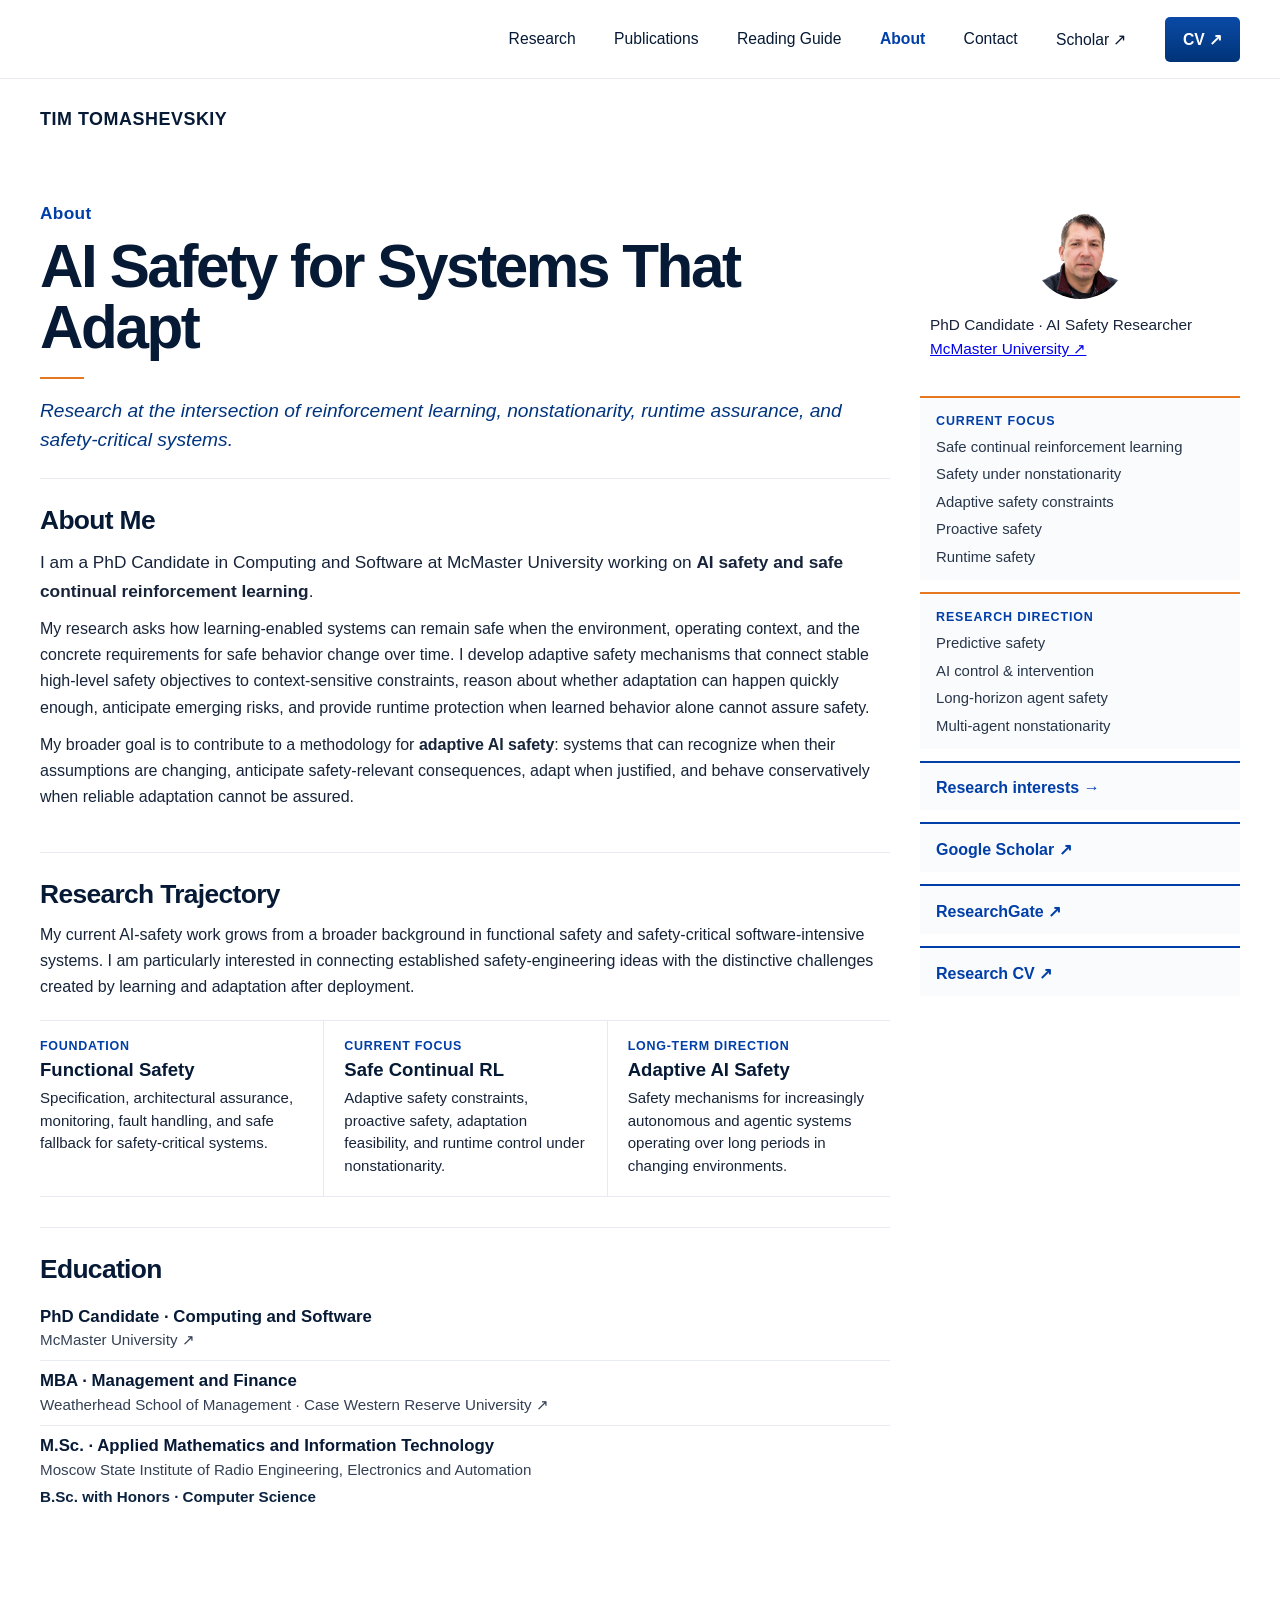
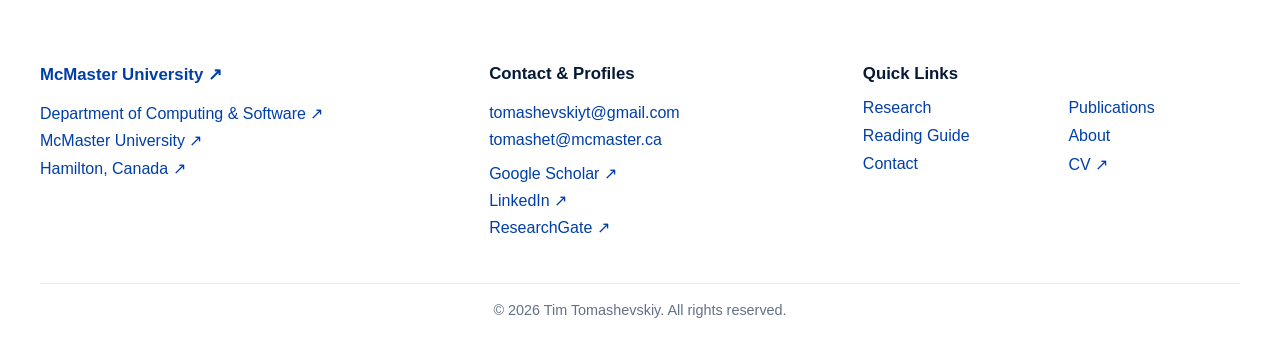
==== about.html @ 299d3b57 "Add ResearchGate to about.html sidebar" ====
<!doctype html>
<html lang="en">
<head>
<meta charset="utf-8"/>
<meta content="width=device-width, initial-scale=1" name="viewport"/>
<meta content="About Tim Tomashevskiy, PhD Candidate and AI safety researcher at McMaster University." name="description"/>
<link href="https://tomashet.github.io/about.html" rel="canonical"/>
<meta content="About — Tim Tomashevskiy" property="og:title"/>
<meta content="About Tim Tomashevskiy, PhD Candidate and AI safety researcher at McMaster University." property="og:description"/>
<meta content="website" property="og:type"/>
<meta content="https://tomashet.github.io/about.html" property="og:url"/>
<meta content="https://tomashet.github.io/assets/tim-portrait.png" property="og:image"/>
<link href="assets/tim-portrait.png" rel="icon" type="image/png"/>
<title>About — Tim Tomashevskiy</title>
<link href="styles.css" rel="stylesheet"/>
</head>
<body>
<header class="site-header research-site-header"><div class="shell nav-wrap research-nav-wrap"><nav aria-label="Primary navigation" class="nav">
<a href="research.html">Research</a>
<a href="publications.html">Publications</a>
<a href="resources.html">Reading Guide</a>
<a class="active" href="about.html">About</a>
<a href="contact.html">Contact</a>
<a href="https://scholar.google.com/citations?user=U_OvFxQAAAAJ&hl=en" rel="noopener noreferrer" target="_blank">Scholar ↗</a>
<a class="cv-btn" href="cv.html" rel="noopener noreferrer" target="_blank">CV ↗</a>
</nav></div></header>
<main><section class="secondary-page shell"><article class="secondary-main">
<div class="secondary-brand-row"><a class="brand" href="index.html">TIM TOMASHEVSKIY</a></div>
<header class="secondary-hero"><div class="research-kicker">About</div><h1 class="secondary-title">AI Safety for Systems That Adapt</h1><div class="accent-line"></div><p class="secondary-subtitle">Research at the intersection of reinforcement learning, nonstationarity, runtime assurance, and safety-critical systems.</p></header>
<section class="secondary-section"><h2>About Me</h2>
<p class="bio-lead">I am a PhD Candidate in Computing and Software at McMaster University working on <strong>AI safety and safe continual reinforcement learning</strong>.</p>
<p>My research asks how learning-enabled systems can remain safe when the environment, operating context, and the concrete requirements for safe behavior change over time. I develop adaptive safety mechanisms that connect stable high-level safety objectives to context-sensitive constraints, reason about whether adaptation can happen quickly enough, anticipate emerging risks, and provide runtime protection when learned behavior alone cannot assure safety.</p>
<p>My broader goal is to contribute to a methodology for <strong>adaptive AI safety</strong>: systems that can recognize when their assumptions are changing, anticipate safety-relevant consequences, adapt when justified, and behave conservatively when reliable adaptation cannot be assured.</p>

</section>
<section class="secondary-section"><h2>Research Trajectory</h2>
<p>My current AI-safety work grows from a broader background in functional safety and safety-critical software-intensive systems. I am particularly interested in connecting established safety-engineering ideas with the distinctive challenges created by learning and adaptation after deployment.</p>
<div class="trajectory">
<div><div class="step">Foundation</div><h3><a class="trajectory-link" href="research.html#functional-safety">Functional Safety</a></h3><p>Specification, architectural assurance, monitoring, fault handling, and safe fallback for safety-critical systems.</p></div>
<div><div class="step">Current focus</div><h3><a class="trajectory-link" href="research.html#current-research">Safe Continual RL</a></h3><p>Adaptive safety constraints, proactive safety, adaptation feasibility, and runtime control under nonstationarity.</p></div>
<div><div class="step">Long-term direction</div><h3><a class="trajectory-link" href="research.html#adaptive-ai-safety">Adaptive AI Safety</a></h3><p>Safety mechanisms for increasingly autonomous and agentic systems operating over long periods in changing environments.</p></div>
</div>
</section>
<section class="secondary-section"><h2>Education</h2>
<div class="education-row"><div><h3>PhD Candidate · Computing and Software</h3><p><a href="https://www.mcmaster.ca/" rel="noopener noreferrer" target="_blank">McMaster University ↗</a></p></div></div>
<div class="education-row"><div><h3>MBA · Management and Finance</h3><p><a href="https://case.edu/weatherhead/" rel="noopener noreferrer" target="_blank">Weatherhead School of Management · Case Western Reserve University ↗</a></p></div></div>
<div class="education-row"><div><h3>M.Sc. · Applied Mathematics and Information Technology</h3><p>Moscow State Institute of Radio Engineering, Electronics and Automation</p><p class="education-subdegree"><strong>B.Sc. with Honors · Computer Science</strong></p></div></div>
<p class="muted-note"></p>
</section>

</article>
<aside class="secondary-rail">
<div class="secondary-profile"><img alt="Portrait of Tim Tomashevskiy" class="rail-portrait" src="assets/tim-portrait.png"/><p class="rail-goal">PhD Candidate · AI Safety Researcher<br/><a href="https://www.mcmaster.ca/" rel="noopener noreferrer" target="_blank">McMaster University ↗</a></p></div>
<div class="rail-card rail-topic-card"><div class="rail-label">Current focus</div><p><a href="research.html#current-research">Safe continual reinforcement learning</a></p><p><a href="research.html#current-research">Safety under nonstationarity</a></p><p><a href="research.html#adaptive-safety-constraints">Adaptive safety constraints</a></p><p><a href="research.html#proactive-safety">Proactive safety</a></p><p><a href="research.html#runtime-safety">Runtime safety</a></p></div>
<div class="rail-card rail-topic-card"><div class="rail-label">Research direction</div><p><a href="research.html#predictive-safety">Predictive safety</a></p><p><a href="research.html#runtime-safety">AI control &amp; intervention</a></p><p><a href="research.html#long-horizon-safety">Long-horizon agent safety</a></p><p><a href="research.html#multi-agent-safety">Multi-agent nonstationarity</a></p></div>
<div class="rail-card rail-link-card"><a href="research.html">Research interests →</a></div>
<div class="rail-card rail-link-card"><a href="https://scholar.google.com/citations?user=U_OvFxQAAAAJ&hl=en" rel="noopener noreferrer" target="_blank">Google Scholar ↗</a></div>
<div class="rail-card rail-link-card"><a href="https://www.researchgate.net/profile/Tim-Tomashevskiy" rel="noopener noreferrer" target="_blank">ResearchGate ↗</a></div>
<div class="rail-card rail-link-card"><a href="cv.html" rel="noopener noreferrer" target="_blank">Research CV ↗</a></div>
</aside></section></main>
<footer class="site-footer">
<div class="shell footer-grid">
<div>
<h3><a class="footer-affiliation" href="https://www.mcmaster.ca/" rel="noopener noreferrer" target="_blank">McMaster University ↗</a></h3>
<p><a href="https://www.eng.mcmaster.ca/cas/" rel="noopener noreferrer" target="_blank">Department of Computing &amp; Software ↗</a><br/><a href="https://www.mcmaster.ca/" rel="noopener noreferrer" target="_blank">McMaster University ↗</a><br/><a href="https://www.hamilton.ca/" rel="noopener noreferrer" target="_blank">Hamilton, Canada ↗</a></p>
</div>
<div>
<h3>Contact &amp; Profiles</h3>
<p><a href="mailto:tomashevskiyt@gmail.com">tomashevskiyt@gmail.com</a><br/><a href="mailto:tomashet@mcmaster.ca">tomashet@mcmaster.ca</a></p>
<p><a href="https://scholar.google.com/citations?user=U_OvFxQAAAAJ&hl=en" rel="noopener noreferrer" target="_blank">Google Scholar ↗</a><br/><a href="https://www.linkedin.com/in/tim-tomashevski-0a2017281/" rel="noopener noreferrer" target="_blank">LinkedIn ↗</a><br/><a href="https://www.researchgate.net/profile/Tim-Tomashevskiy" rel="noopener noreferrer" target="_blank">ResearchGate ↗</a></p>
</div>
<div>
<h3>Quick Links</h3>
<div class="footer-links">
<a href="research.html">Research</a>
<a href="publications.html">Publications</a>
<a href="resources.html">Reading Guide</a>
<a href="about.html">About</a>
<a href="contact.html">Contact</a>
<a href="cv.html" rel="noopener noreferrer" target="_blank">CV ↗</a>
</div>
</div>
</div>
<div class="shell copyright">© 2026 Tim Tomashevskiy. All rights reserved.</div>
</footer>
</body></html>
---- styles.css ----
:root {
  --ink: #061935;
  --blue: #003ea8;
  --blue-dark: #00347f;
  --muted: #637086;
  --orange: #e67821;
  --line: #e7ebf1;
  --soft: #fafbfd;
  --max: 1500px;
}

* { box-sizing: border-box; }
html { scroll-behavior: smooth; }
body {
  margin: 0;
  color: var(--ink);
  background: #fff;
  font-family: Inter, ui-sans-serif, -apple-system, BlinkMacSystemFont, "Segoe UI", Helvetica, Arial, sans-serif;
  -webkit-font-smoothing: antialiased;
}

.shell { width: min(calc(100% - 80px), var(--max)); margin-inline: auto; }
.site-header { border-bottom: 1px solid var(--line); background: rgba(255,255,255,.96); }
.nav-wrap { min-height: 104px; display: flex; align-items: center; justify-content: space-between; gap: 36px; }
.brand { color: var(--ink); text-decoration: none; font-weight: 800; letter-spacing: .03em; font-size: clamp(1.1rem, 1.4vw, 1.45rem); }
.nav { display: flex; align-items: center; gap: clamp(20px, 3vw, 54px); }
.nav a { color: var(--ink); text-decoration: none; font-size: .98rem; }
.nav a:hover { color: var(--blue); }
.cv-btn { padding: 13px 18px; border-radius: 5px; background: linear-gradient(180deg, #0a4aa6, #003478); color: #fff !important; font-weight: 650; }

.hero { display: grid; grid-template-columns: minmax(0, 72%) minmax(250px, 28%); gap: 42px; padding-top: 78px; padding-bottom: 68px; }
.hero-left { min-width: 0; }
.eyebrow { color: var(--blue); font-weight: 700; font-size: 1.15rem; }
.eyebrow span { padding-inline: 10px; }
.affiliation { color: var(--muted); font-size: 1.13rem; margin-top: 14px; }
h1 { font-size: clamp(3.6rem, 6.5vw, 6.5rem); line-height: .98; letter-spacing: -.045em; margin: 58px 0 0; font-weight: 780; }
.accent-line, .section-line, .mini-line { background: var(--orange); height: 2px; }
.accent-line { width: 44px; margin-top: 28px; }
.tagline { margin: 35px 0 0; color: var(--blue-dark); font-size: clamp(1.25rem, 1.8vw, 1.75rem); line-height: 1.55; font-style: italic; max-width: 1000px; }
.lede { margin: 34px 0 0; max-width: 1040px; font-size: 1.08rem; line-height: 1.75; }
.topics { margin-top: 34px; display: flex; flex-wrap: wrap; gap: 0; color: var(--blue); font-size: 1.02rem; }
.topics span + span::before { content: "|"; color: #98a2b3; padding: 0 15px; }
.hero-actions { margin-top: 40px; display: flex; gap: 18px; flex-wrap: wrap; }
.btn { display: inline-flex; align-items: center; justify-content: center; min-width: 142px; padding: 14px 22px; border: 1px solid #0a4aa6; border-radius: 4px; color: var(--blue-dark); text-decoration: none; font-weight: 650; }
.btn.primary { color: #fff; background: linear-gradient(180deg, #0a4aa6, #003478); }

.hero-right { align-self: start; padding-top: 0; display: flex; flex-direction: column; align-items: center; }
.portrait { width: 145px; height: 145px; object-fit: cover; object-position: center 15%; border-radius: 50%; display: block; margin-top: -12px; }
.goal { width: min(100%, 330px); margin: 54px auto 0; font-size: 1.03rem; line-height: 1.9; }

.section { padding-top: 22px; padding-bottom: 58px; }
.section h2 { font-size: 1.85rem; letter-spacing: -.02em; margin: 0; }
.section-line { width: 32px; margin-top: 14px; }
.research-grid { margin-top: 34px; display: grid; grid-template-columns: repeat(3, 1fr); }
.research-item { padding: 0 38px; min-height: 175px; border-left: 1px solid var(--line); }
.research-item:first-child { padding-left: 0; border-left: 0; }
.number { color: var(--blue); font-size: 1.25rem; font-weight: 700; }
.mini-line { width: 28px; margin-top: 12px; }
.research-item h3 { font-size: 1.23rem; margin: 17px 0 10px; }
.research-item p { margin: 0; color: #17243a; line-height: 1.7; }

.directions { padding-top: 20px; padding-bottom: 58px; }
.directions-grid { margin-top: 34px; display: grid; grid-template-columns: repeat(5, 1fr); text-align: center; }
.directions-grid > div { padding: 4px 22px; line-height: 1.65; border-left: 1px solid var(--line); }
.directions-grid > div:first-child { border-left: 0; }

.vision-strip { background: linear-gradient(90deg, #fbfbfc, #f6f7f9 55%, #fbfbfc); border-top: 1px solid #f3f4f6; border-bottom: 1px solid #f3f4f6; }
.vision-inner { min-height: 154px; display: flex; align-items: center; gap: 32px; }
.vision-rule { width: 2px; height: 64px; background: var(--orange); flex: 0 0 auto; }
.vision-inner p { margin: 0; font-size: clamp(1.8rem, 3vw, 3rem); line-height: 1.25; letter-spacing: -.025em; }
.vision-inner em { color: var(--blue); font-style: italic; }
.mobile-break { display: none; }

.site-footer { padding: 42px 0 22px; }
.footer-grid { display: grid; grid-template-columns: 1fr .8fr 1fr; gap: 72px; }
.footer-grid h3 { font-size: 1.05rem; margin: 0 0 15px; }
.footer-grid p { color: var(--muted); line-height: 1.7; margin: 0 0 6px; }
.footer-grid a { color: var(--blue); text-decoration: none; }
.footer-links { display: grid; grid-template-columns: repeat(2, minmax(110px, 1fr)); gap: 10px 34px; }
.copyright { text-align: center; color: var(--muted); font-size: .9rem; border-top: 1px solid var(--line); margin-top: 36px; padding-top: 18px; }

@media (max-width: 900px) {
  .shell { width: min(calc(100% - 36px), var(--max)); }
  .nav-wrap { min-height: 78px; }
  .nav a:not(.cv-btn) { display: none; }
  .hero { grid-template-columns: 1fr; gap: 12px; padding-top: 52px; }
  .hero-right { order: -1; align-items: flex-end; margin-top: -8px; }
  .portrait { width: 105px; height: 105px; margin-top: 0; }
  .goal { display: none; }
  h1 { margin-top: 34px; }
  .desktop-break { display: none; }
  .research-grid { grid-template-columns: 1fr; gap: 26px; }
  .research-item, .research-item:first-child { border-left: 0; border-top: 1px solid var(--line); padding: 24px 0 0; min-height: 0; }
  .directions-grid { grid-template-columns: 1fr 1fr; gap: 22px 0; }
  .directions-grid > div { border-left: 0; border-top: 1px solid var(--line); padding-top: 18px; }
  .vision-inner { min-height: 138px; }
  .mobile-break { display: initial; }
  .footer-grid { grid-template-columns: 1fr; gap: 26px; }
}

/* Research page */
.nav a.active { color: var(--blue); font-weight: 700; }
.research-hero { padding-top: 82px; padding-bottom: 52px; border-bottom: 1px solid var(--line); }
.research-kicker { color: var(--blue); font-weight: 750; font-size: 1.08rem; letter-spacing: .02em; }
.research-title { margin-top: 20px; font-size: clamp(3.8rem, 6.2vw, 6.3rem); }
.research-subtitle { max-width: 1030px; margin: 30px 0 0; color: var(--blue-dark); font-size: clamp(1.25rem, 1.8vw, 1.75rem); line-height: 1.55; font-style: italic; }
.research-tags { margin-top: 28px; display: flex; flex-wrap: wrap; color: var(--blue); font-size: 1rem; }
.research-tags span + span::before { content: "·"; color: #98a2b3; padding: 0 13px; }

.research-page { display: grid; grid-template-columns: minmax(0, 1fr) 290px; gap: 86px; align-items: start; padding-top: 54px; padding-bottom: 80px; }
.research-copy { min-width: 0; }
.research-block { padding: 8px 0 52px; }
.research-block + .research-block { border-top: 1px solid var(--line); padding-top: 52px; }
.research-block h2 { margin: 0 0 22px; font-size: clamp(1.65rem, 2vw, 2.15rem); letter-spacing: -.025em; }
.research-block h3 { margin: 0 0 12px; font-size: 1.3rem; letter-spacing: -.012em; }
.research-block p { margin: 0 0 18px; color: #17243a; font-size: 1.05rem; line-height: 1.82; max-width: 1050px; }
.research-block strong { color: var(--ink); }
.research-block blockquote { margin: 30px 0; padding: 18px 0 18px 24px; border-left: 2px solid var(--orange); color: var(--blue-dark); font-size: clamp(1.3rem, 1.8vw, 1.75rem); line-height: 1.55; font-style: italic; max-width: 1020px; }
.compact-quote { font-size: 1.15rem !important; margin-top: 18px !important; }
.section-heading-row > p { max-width: 920px; }
.direction-list { margin-top: 32px; border-top: 1px solid var(--line); }
.direction-item { display: grid; grid-template-columns: 72px 1fr; gap: 22px; padding: 30px 0; border-bottom: 1px solid var(--line); }
.direction-index { color: var(--blue); font-weight: 750; font-size: 1.1rem; padding-top: 2px; }
.direction-item p { margin-bottom: 0; }
.bridge-block { background: linear-gradient(90deg, #fbfbfc, #fff); margin-inline: -22px; padding-inline: 22px; }
.vision-block { padding-bottom: 14px; }
.closing-vision { margin-top: 30px !important; color: var(--blue-dark) !important; font-size: clamp(1.4rem, 2vw, 2rem) !important; line-height: 1.5 !important; }

.research-rail { position: sticky; top: 28px; display: flex; flex-direction: column; gap: 18px; }
.rail-card { border-top: 2px solid var(--orange); background: var(--soft); padding: 22px 20px 18px; }
.rail-label { color: var(--blue); font-weight: 750; text-transform: uppercase; letter-spacing: .07em; font-size: .78rem; margin-bottom: 13px; }
.rail-card p { margin: 0 0 9px; color: #28364a; line-height: 1.45; font-size: .95rem; }
.rail-link-card { border-top-color: var(--blue); }
.rail-link-card a { color: var(--blue); text-decoration: none; font-weight: 700; }

@media (max-width: 1020px) {
  .research-page { grid-template-columns: 1fr; gap: 24px; }
  .research-rail { position: static; display: grid; grid-template-columns: repeat(2, minmax(0,1fr)); order: -1; }
  .rail-link-card { grid-column: 1 / -1; }
}

@media (max-width: 700px) {
  .research-hero { padding-top: 54px; padding-bottom: 38px; }
  .research-title { font-size: clamp(3rem, 14vw, 4.2rem); }
  .research-page { padding-top: 34px; padding-bottom: 52px; }
  .research-rail { grid-template-columns: 1fr; }
  .rail-link-card { grid-column: auto; }
  .research-block { padding-bottom: 40px; }
  .research-block + .research-block { padding-top: 40px; }
  .direction-item { grid-template-columns: 48px 1fr; gap: 14px; }
  .research-tags span { width: 100%; margin-bottom: 8px; }
  .research-tags span + span::before { content: ""; padding: 0; }
}

/* Research page V2.1 — tighter two-column layout */
.research-site-header .research-nav-wrap {
  justify-content: flex-end;
  min-height: 78px;
}
.research-brand-row {
  padding-top: 22px;
  padding-bottom: 6px;
}
.research-page {
  grid-template-columns: minmax(0, 1fr) 320px;
  column-gap: 30px;
  row-gap: 0;
  padding-top: 8px;
  padding-bottom: 64px;
}
.research-hero-inline {
  padding: 8px 0 24px;
  border-bottom: 1px solid var(--line);
}
.research-hero-inline .research-title {
  margin-top: 12px;
}
.research-hero-inline .accent-line {
  margin-top: 18px;
}
.research-hero-inline .research-subtitle {
  margin-top: 18px;
}
.research-hero-inline .research-tags {
  margin-top: 18px;
}
.research-block {
  padding: 22px 0 26px;
}
.research-block + .research-block {
  padding-top: 26px;
}
.research-block h2 {
  margin-bottom: 12px;
}
.research-block h3 {
  margin-bottom: 7px;
}
.research-block p {
  margin-bottom: 11px;
  line-height: 1.64;
  max-width: none;
}
.research-block blockquote {
  margin: 18px 0;
  padding: 12px 0 12px 20px;
  line-height: 1.48;
  max-width: none;
}
.direction-list {
  margin-top: 18px;
}
.direction-item {
  grid-template-columns: 62px 1fr;
  gap: 16px;
  padding: 18px 0;
}
.research-rail {
  position: sticky;
  top: 18px;
  gap: 12px;
  padding-top: 0;
}
.rail-profile {
  padding: 0 10px 8px;
  text-align: left;
}
.rail-portrait {
  width: 112px;
  height: 112px;
  object-fit: cover;
  object-position: center 13%;
  border-radius: 50%;
  display: block;
  margin: 0 auto 16px;
}
.rail-goal {
  margin: 0;
  color: #17243a;
  font-size: .96rem;
  line-height: 1.58;
}
.rail-card {
  padding: 16px 16px 13px;
}
.rail-label {
  margin-bottom: 9px;
}
.rail-card p {
  margin-bottom: 6px;
  line-height: 1.38;
  font-size: .93rem;
}

@media (max-width: 1020px) {
  .research-site-header .research-nav-wrap { justify-content: space-between; }
  .research-brand-row { padding-top: 18px; }
  .research-page { grid-template-columns: 1fr; gap: 22px; }
  .research-rail { order: -1; position: static; grid-template-columns: repeat(2, minmax(0, 1fr)); }
  .rail-profile { grid-column: 1 / -1; display: grid; grid-template-columns: 112px 1fr; gap: 20px; align-items: center; }
  .rail-portrait { margin: 0; }
}

@media (max-width: 700px) {
  .research-site-header .research-nav-wrap { min-height: 70px; }
  .research-brand-row { padding-top: 16px; padding-bottom: 0; }
  .research-page { padding-top: 8px; }
  .rail-profile { grid-template-columns: 86px 1fr; gap: 14px; }
  .rail-portrait { width: 86px; height: 86px; }
}


/* Research page V2.2 — approved alignment refinements */
.research-page {
  padding-top: 20px;
}
.research-copy > .research-brand-row {
  padding: 0 0 12px;
  min-height: 104px;
  display: flex;
  align-items: flex-start;
}
.research-copy > .research-brand-row .brand {
  margin-top: 10px;
}
.research-hero-inline {
  padding-top: 0;
}
.research-hero-inline .research-title {
  font-size: clamp(3.15rem, 5vw, 5rem);
}
.research-rail {
  padding-top: 0;
}
.rail-profile {
  min-height: 104px;
  padding: 0 10px 34px;
}
.rail-portrait {
  width: 96px;
  height: 96px;
  margin: 0 auto 14px;
}
.rail-goal {
  margin-top: 0;
}
.rail-profile + .rail-card {
  margin-top: 10px;
}

@media (max-width: 1020px) {
  .research-copy > .research-brand-row { min-height: auto; padding-bottom: 10px; }
  .rail-profile { min-height: auto; padding-bottom: 18px; }
}

/* Publications page */
.pub-page { display:grid; grid-template-columns:minmax(0,1fr) 320px; column-gap:30px; align-items:start; padding-top:20px; padding-bottom:64px; }
.pub-main { min-width:0; }
.pub-brand-row { min-height:104px; padding:0 0 12px; display:flex; align-items:flex-start; }
.pub-brand-row .brand { margin-top:10px; }
.pub-hero { padding:0 0 24px; border-bottom:1px solid var(--line); }
.pub-title { margin:12px 0 0; font-size:clamp(3.15rem,5vw,5rem); line-height:1; letter-spacing:-.04em; }
.pub-hero .accent-line { margin-top:18px; }
.pub-subtitle { max-width:900px; margin:18px 0 0; color:var(--blue-dark); font-size:clamp(1.15rem,1.55vw,1.45rem); line-height:1.5; font-style:italic; }
.pub-section { padding:26px 0 30px; }
.pub-section + .pub-section { border-top:1px solid var(--line); }
.pub-section-head { display:flex; justify-content:space-between; align-items:baseline; gap:20px; margin-bottom:4px; }
.pub-section-head h2 { margin:0; font-size:clamp(1.65rem,2vw,2.1rem); letter-spacing:-.025em; }
.pub-section-head > p { margin:0; color:var(--blue); font-weight:700; font-size:.9rem; text-transform:uppercase; letter-spacing:.05em; }
.pub-entry { display:grid; grid-template-columns:62px 1fr; gap:16px; padding:21px 0; border-bottom:1px solid var(--line); }
.pub-year { color:var(--blue); font-weight:750; padding-top:3px; }
.pub-status { color:var(--blue); font-size:.83rem; font-weight:750; text-transform:uppercase; letter-spacing:.045em; margin-bottom:6px; }
.pub-content h3 { margin:0 0 7px; font-size:1.18rem; line-height:1.35; letter-spacing:-.012em; }
.pub-authors { margin:0 0 8px !important; color:var(--muted) !important; }
.pub-content p { margin:0 0 9px; color:#17243a; font-size:.98rem; line-height:1.58; }
.pub-links { display:flex; gap:18px; flex-wrap:wrap; margin-top:7px; }
.pub-links a { color:var(--blue); text-decoration:none; font-weight:700; font-size:.92rem; }
.pub-entry.featured { border-left:2px solid var(--orange); padding-left:14px; }
.pub-note { max-width:950px; color:#17243a; line-height:1.65; margin:14px 0 0; }
.pub-rail { position:sticky; top:18px; display:grid; gap:12px; padding-top:104px; }
.pub-rail .rail-card { padding:16px 16px 13px; }
@media (max-width:1020px) { .pub-page { grid-template-columns:1fr; gap:22px; } .pub-rail { position:static; padding-top:0; grid-template-columns:repeat(2,minmax(0,1fr)); } .pub-brand-row { min-height:auto; padding-bottom:10px; } }
@media (max-width:700px) { .pub-entry { grid-template-columns:1fr; gap:5px; } .pub-section-head { display:block; } .pub-section-head > p { margin-top:6px; } .pub-rail { grid-template-columns:1fr; } }

/* Shared secondary pages */
.secondary-page { display:grid; grid-template-columns:minmax(0,1fr) 320px; column-gap:30px; align-items:start; padding-top:20px; padding-bottom:64px; }
.secondary-main { min-width:0; }
.secondary-brand-row { min-height:104px; padding:0 0 12px; display:flex; align-items:flex-start; }
.secondary-brand-row .brand { margin-top:10px; }
.secondary-hero { padding:0 0 24px; border-bottom:1px solid var(--line); }
.secondary-title { margin:12px 0 0; font-size:clamp(3rem,4.7vw,4.8rem); line-height:1.02; letter-spacing:-.04em; }
.secondary-hero .accent-line { margin-top:18px; }
.secondary-subtitle { max-width:900px; margin:18px 0 0; color:var(--blue-dark); font-size:clamp(1.12rem,1.5vw,1.4rem); line-height:1.5; font-style:italic; }
.secondary-section { padding:26px 0 30px; }
.secondary-section + .secondary-section { border-top:1px solid var(--line); }
.secondary-section h2 { margin:0 0 12px; font-size:clamp(1.65rem,2vw,2.1rem); letter-spacing:-.025em; }
.secondary-section h3 { margin:0 0 7px; font-size:1.16rem; }
.secondary-section p { margin:0 0 11px; color:#17243a; font-size:1rem; line-height:1.64; }
.secondary-section blockquote { margin:18px 0; padding:12px 0 12px 20px; border-left:2px solid var(--orange); color:var(--blue-dark); font-size:1.2rem; line-height:1.5; font-style:italic; }
.secondary-rail { position:sticky; top:18px; display:grid; gap:12px; padding-top:104px; }
.secondary-profile { padding:0 10px 22px; }
.secondary-profile .rail-portrait { margin-bottom:14px; }
.inline-links { display:flex; gap:18px; flex-wrap:wrap; margin-top:14px; }
.inline-links a { color:var(--blue); text-decoration:none; font-weight:700; }
.muted-note { color:var(--muted) !important; font-size:.94rem !important; }

/* About */
.bio-lead { font-size:1.08rem !important; }
.trajectory { display:grid; grid-template-columns:repeat(3,minmax(0,1fr)); gap:0; margin-top:20px; border-top:1px solid var(--line); border-bottom:1px solid var(--line); }
.trajectory > div { padding:18px 20px 18px 0; }
.trajectory > div + div { border-left:1px solid var(--line); padding-left:20px; }
.trajectory .step { color:var(--blue); font-size:.78rem; font-weight:750; text-transform:uppercase; letter-spacing:.06em; margin-bottom:6px; }
.trajectory h3 { margin:0 0 6px; }
.trajectory p { font-size:.94rem; line-height:1.5; margin:0; }
.education-row { display:grid; grid-template-columns:155px 1fr; gap:18px; padding:15px 0; border-bottom:1px solid var(--line); }
.education-row .edu-year { color:var(--blue); font-weight:700; }
.education-row p { margin:0; }

/* Reading guide */
.guide-stage { display:grid; grid-template-columns:58px 1fr; gap:16px; padding:18px 0; border-bottom:1px solid var(--line); }
.guide-stage:first-of-type { border-top:1px solid var(--line); }
.guide-number { color:var(--blue); font-weight:750; }
.guide-stage h3 { margin-bottom:5px; }
.guide-stage p { margin-bottom:0; }
.guide-tags { display:flex; flex-wrap:wrap; gap:8px; margin-top:14px; }
.guide-tags span { background:var(--soft); color:#344054; padding:7px 10px; border-radius:3px; font-size:.88rem; }
.status-box { border-left:2px solid var(--orange); background:var(--soft); padding:16px 18px; margin-top:18px; }
.status-box p { margin:0; }

/* Contact */
.contact-card { border-top:2px solid var(--orange); padding:18px 0 20px; }
.contact-card + .contact-card { border-top:1px solid var(--line); }
.contact-label { color:var(--blue); font-size:.8rem; font-weight:750; text-transform:uppercase; letter-spacing:.06em; margin-bottom:6px; }
.contact-value { font-size:1.15rem !important; }
.contact-value a { color:var(--ink); text-decoration:none; }
.contact-value a:hover { color:var(--blue); }

.cv-pending { opacity:.76; }

@media (max-width:1020px) {
  .secondary-page { grid-template-columns:1fr; gap:22px; }
  .secondary-rail { position:static; padding-top:0; grid-template-columns:repeat(2,minmax(0,1fr)); }
  .secondary-brand-row { min-height:auto; padding-bottom:10px; }
}
@media (max-width:700px) {
  .secondary-rail { grid-template-columns:1fr; }
  .trajectory { grid-template-columns:1fr; }
  .trajectory > div { padding:16px 0; }
  .trajectory > div + div { border-left:0; border-top:1px solid var(--line); padding-left:0; }
  .education-row { grid-template-columns:1fr; gap:4px; }
}

/* Reading Guide V2 — curated curriculum */
.guide-section-head { display:flex; justify-content:space-between; gap:20px; align-items:flex-end; margin-bottom:16px; }
.guide-section-head h2 { margin-bottom:0; }
.guide-section-head > p { margin:0; color:var(--blue); font-size:.82rem; font-weight:750; text-transform:uppercase; letter-spacing:.055em; }
.book-grid { display:grid; grid-template-columns:repeat(2,minmax(0,1fr)); gap:12px; margin:16px 0 14px; }
.book-card { border:1px solid var(--line); padding:18px; background:#fff; }
.book-card.core { border-top:2px solid var(--orange); }
.book-card h3 { font-size:1.08rem; line-height:1.42; margin:5px 0 8px; }
.book-card p { font-size:.94rem; line-height:1.55; margin:0; }
.entry-meta { color:var(--blue); font-size:.76rem; font-weight:750; text-transform:uppercase; letter-spacing:.055em; }
.guide-topic-title { display:grid; grid-template-columns:54px 1fr; gap:14px; align-items:start; margin-bottom:10px; }
.guide-topic-title > span { color:var(--blue); font-size:1.25rem; font-weight:800; padding-top:4px; }
.guide-topic-title h2 { margin:2px 0 0; }
.topic-intro { max-width:900px; margin-bottom:18px !important; }
.survey-callout { border-left:3px solid var(--orange); background:var(--soft); padding:16px 18px; margin:14px 0; }
.survey-callout.compact { border-left-width:2px; padding:13px 16px; margin:9px 0; }
.survey-callout h3 { margin:5px 0 6px; font-size:1.08rem; line-height:1.4; }
.survey-callout p { margin:0; font-size:.94rem; line-height:1.55; }
.featured-survey { background:#f7f8fb; }
.reading-entry { display:grid; grid-template-columns:100px 1fr; gap:15px; padding:14px 0; border-bottom:1px solid var(--line); }
.reading-entry .entry-rank { color:var(--blue); font-size:.77rem; font-weight:750; text-transform:uppercase; letter-spacing:.045em; padding-top:4px; }
.reading-entry h3 { margin:0 0 5px; font-size:1.04rem; line-height:1.4; }
.reading-entry p { margin:0; font-size:.93rem; line-height:1.52; }
.current-work-box { margin-top:20px; padding:18px 20px; border-top:2px solid var(--blue); background:var(--soft); }
.current-work-box h3 { margin:5px 0 7px; }
.current-work-box p { margin-bottom:8px; font-size:.94rem; }
.current-work-box a { color:var(--blue); font-weight:700; text-decoration:none; }
@media (max-width:700px) {
  .book-grid { grid-template-columns:1fr; }
  .guide-section-head { display:block; }
  .guide-section-head > p { margin-top:6px; }
  .reading-entry { grid-template-columns:1fr; gap:4px; }
  .guide-topic-title { grid-template-columns:42px 1fr; gap:8px; }
}

/* Reading Guide external source links */
.reading-link { color: inherit; text-decoration: none; transition: color .15s ease; }
.reading-link:hover, .reading-link:focus-visible { color: var(--blue, #1f5fa8); text-decoration: underline; text-underline-offset: 3px; }
.link-arrow { display: inline-block; margin-left: .35em; font-size: .72em; font-style: normal; font-weight: 700; opacity: .65; transform: translateY(-.08em); }


/* V2.8 — active research/topic rails */
html { scroll-behavior: smooth; }
[id] { scroll-margin-top: 26px; }
.rail-topic-card p { margin: 0; }
.rail-topic-card p + p { margin-top: 7px; }
.rail-topic-card p a { color: inherit; text-decoration: none; display: inline-block; position: relative; transition: color .15s ease, transform .15s ease; }
.rail-topic-card p a::after { content: "→"; display: inline-block; margin-left: .35em; color: var(--blue); opacity: 0; transform: translateX(-4px); transition: opacity .15s ease, transform .15s ease; }
.rail-topic-card p a:hover, .rail-topic-card p a:focus-visible { color: var(--blue); transform: translateX(2px); }
.rail-topic-card p a:hover::after, .rail-topic-card p a:focus-visible::after { opacity: .8; transform: translateX(0); }
.footer-affiliation { color: inherit; text-decoration: none; }
.footer-affiliation:hover, .footer-affiliation:focus-visible { color: var(--blue); text-decoration: underline; text-underline-offset: 3px; }

/* About V3.2 — compact education block */
.education-row {
  display:block;
  padding:9px 0 10px;
  border-bottom:1px solid var(--line);
}
.education-row h3 {
  margin:0 0 2px;
  font-size:1.05rem;
  line-height:1.28;
}
.education-row p {
  margin:0;
  font-size:.95rem;
  line-height:1.4;
  color:#344054;
}
.secondary-section .education-row:last-of-type { border-bottom:0; }

/* V3.3 — active research labels and trajectory links */
.research-tags a { color: inherit; text-decoration: none; border-bottom: 1px solid transparent; transition: border-color .18s ease, color .18s ease; }
.research-tags a:hover, .research-tags a:focus-visible { color: var(--navy); border-bottom-color: currentColor; }
.trajectory-link { color: inherit; text-decoration: none; }
.trajectory-link::after { content: " →"; color: var(--blue); opacity: 0; transition: opacity .18s ease, transform .18s ease; display: inline-block; }
.trajectory-link:hover::after, .trajectory-link:focus-visible::after { opacity: 1; transform: translateX(2px); }
.trajectory-link:hover, .trajectory-link:focus-visible { color: var(--blue); }

/* Education V3.4 */
.education-row a { color: inherit; text-decoration: none; }
.education-row a:hover { color: var(--blue, #0b5bd3); }
.education-subdegree { margin-top: .38rem !important; }
.education-subdegree strong { font-weight: 650; color: var(--navy, #0c2340); }


/* 2026 research portfolio refresh */
.research-meta {
  margin-top: 12px;
  color: var(--blue);
  font-size: .84rem;
  font-weight: 750;
  letter-spacing: .03em;
  text-transform: uppercase;
}
.research-card-link {
  display: inline-block;
  margin-top: 14px;
  color: var(--blue);
  font-weight: 700;
  text-decoration: none;
}
.research-card-link:hover { text-decoration: underline; }

.assurance-grid {
  display: grid;
  grid-template-columns: repeat(3, minmax(0, 1fr));
  gap: 16px;
  margin-top: 18px;
}
.assurance-card {
  border: 1px solid var(--line);
  border-radius: 7px;
  padding: 20px 20px 17px;
  background: linear-gradient(180deg, #fff, #fbfcfe);
}
.assurance-label {
  color: var(--blue);
  font-size: .83rem;
  font-weight: 800;
  letter-spacing: .06em;
  text-transform: uppercase;
  margin-bottom: 9px;
}
.assurance-card h3 { margin: 0 0 9px; }
.assurance-card p { margin: 0; font-size: .98rem; line-height: 1.58; }

.project-grid {
  display: grid;
  grid-template-columns: repeat(2, minmax(0, 1fr));
  gap: 18px;
  margin-top: 18px;
}
.project-card {
  border: 1px solid var(--line);
  border-radius: 7px;
  padding: 22px;
  background: #fff;
}
.project-card h3 { margin: 5px 0 11px; }
.project-card p { font-size: .98rem; line-height: 1.6; margin-bottom: 10px; }
.project-status {
  color: var(--blue);
  font-size: .82rem;
  font-weight: 800;
  letter-spacing: .04em;
  text-transform: uppercase;
}
.project-result {
  padding-top: 10px;
  border-top: 1px solid var(--line);
}
.project-links {
  display: flex;
  flex-wrap: wrap;
  gap: 14px;
  margin-top: 13px;
}
.project-links a {
  color: var(--blue);
  font-weight: 700;
  text-decoration: none;
}
.project-links a:hover { text-decoration: underline; }

@media (max-width: 1120px) and (min-width: 901px) {
  .nav { gap: 18px; }
  .nav a { font-size: .91rem; }
  .cv-btn { padding: 11px 14px; }
}

@media (max-width: 900px) {
  .nav-wrap,
  .research-site-header .research-nav-wrap {
    min-height: auto;
    padding-top: 12px;
    padding-bottom: 12px;
    align-items: flex-start;
  }
  .nav-wrap {
    flex-direction: column;
    gap: 10px;
  }
  .research-site-header .research-nav-wrap {
    display: block;
  }
  .nav {
    width: 100%;
    display: flex;
    gap: 8px;
    overflow-x: auto;
    padding-bottom: 3px;
    scrollbar-width: thin;
    -webkit-overflow-scrolling: touch;
  }
  .nav a,
  .nav a:not(.cv-btn) {
    display: inline-flex !important;
    flex: 0 0 auto;
    align-items: center;
    min-height: 38px;
    padding: 8px 10px;
    border: 1px solid var(--line);
    border-radius: 5px;
    background: #fff;
    font-size: .9rem;
  }
  .nav a.active {
    border-color: #b8c8df;
    background: #f6f9fd;
  }
  .nav .cv-btn {
    padding: 8px 12px;
    border-color: #0a4aa6;
    background: linear-gradient(180deg, #0a4aa6, #003478);
  }
  .assurance-grid,
  .project-grid {
    grid-template-columns: 1fr;
  }
}

@media (max-width: 620px) {
  .project-card, .assurance-card { padding: 17px; }
  .research-item { padding-right: 0; }
}


/* Web CV */
.cv-page { max-width: 1180px; padding-top: 34px; padding-bottom: 70px; }
.cv-hero { display: flex; justify-content: space-between; gap: 30px; align-items: flex-start; border-bottom: 2px solid var(--line); padding-bottom: 24px; }
.cv-name { font-size: clamp(2.7rem, 5vw, 4.7rem); margin: 10px 0 8px; }
.cv-tagline { margin: 0; max-width: 930px; color: var(--blue-dark); font-size: 1.12rem; line-height: 1.55; }
.cv-contact { margin: 14px 0 0; color: var(--muted); line-height: 1.65; }
.cv-contact a { color: var(--blue); text-decoration: none; }
.print-btn { flex: 0 0 auto; border: 1px solid #0a4aa6; background: #fff; color: var(--blue-dark); border-radius: 5px; padding: 11px 15px; font-weight: 700; cursor: pointer; }
.print-btn:hover { background: #f5f8fc; }
.cv-section { padding: 24px 0 2px; }
.cv-section + .cv-section { border-top: 1px solid var(--line); margin-top: 20px; }
.cv-section h2 { margin: 0 0 14px; font-size: 1.45rem; }
.cv-section p, .cv-section li { color: #17243a; font-size: .98rem; line-height: 1.58; }
.cv-section ul { margin: 8px 0 0; padding-left: 21px; }
.cv-section li { margin-bottom: 7px; }
.cv-role + .cv-role { margin-top: 22px; }
.cv-role-head { display: flex; justify-content: space-between; align-items: baseline; gap: 22px; }
.cv-role-head h3 { margin: 0; font-size: 1.08rem; }
.cv-role-head span { color: var(--muted); white-space: nowrap; }
.cv-org { margin: 4px 0 10px !important; color: var(--muted) !important; }
.cv-publications { list-style: none; padding-left: 0 !important; }
.cv-publications li { padding-left: 0; margin-bottom: 9px; }
.cv-two-col { display: grid; grid-template-columns: 1fr 1fr; gap: 34px; }
.cv-two-col .cv-section { border-top: 1px solid var(--line); margin-top: 20px; }

@media (max-width: 800px) {
  .cv-hero { display: block; }
  .print-btn { margin-top: 18px; }
  .cv-role-head { display: block; }
  .cv-role-head span { display: block; margin-top: 3px; }
  .cv-two-col { grid-template-columns: 1fr; gap: 0; }
}
@media print {
  .site-header, .site-footer, .print-btn { display: none !important; }
  .cv-page { width: 100%; max-width: none; padding: 0; }
  .cv-section { break-inside: avoid; }
  a { color: inherit !important; text-decoration: none !important; }
}
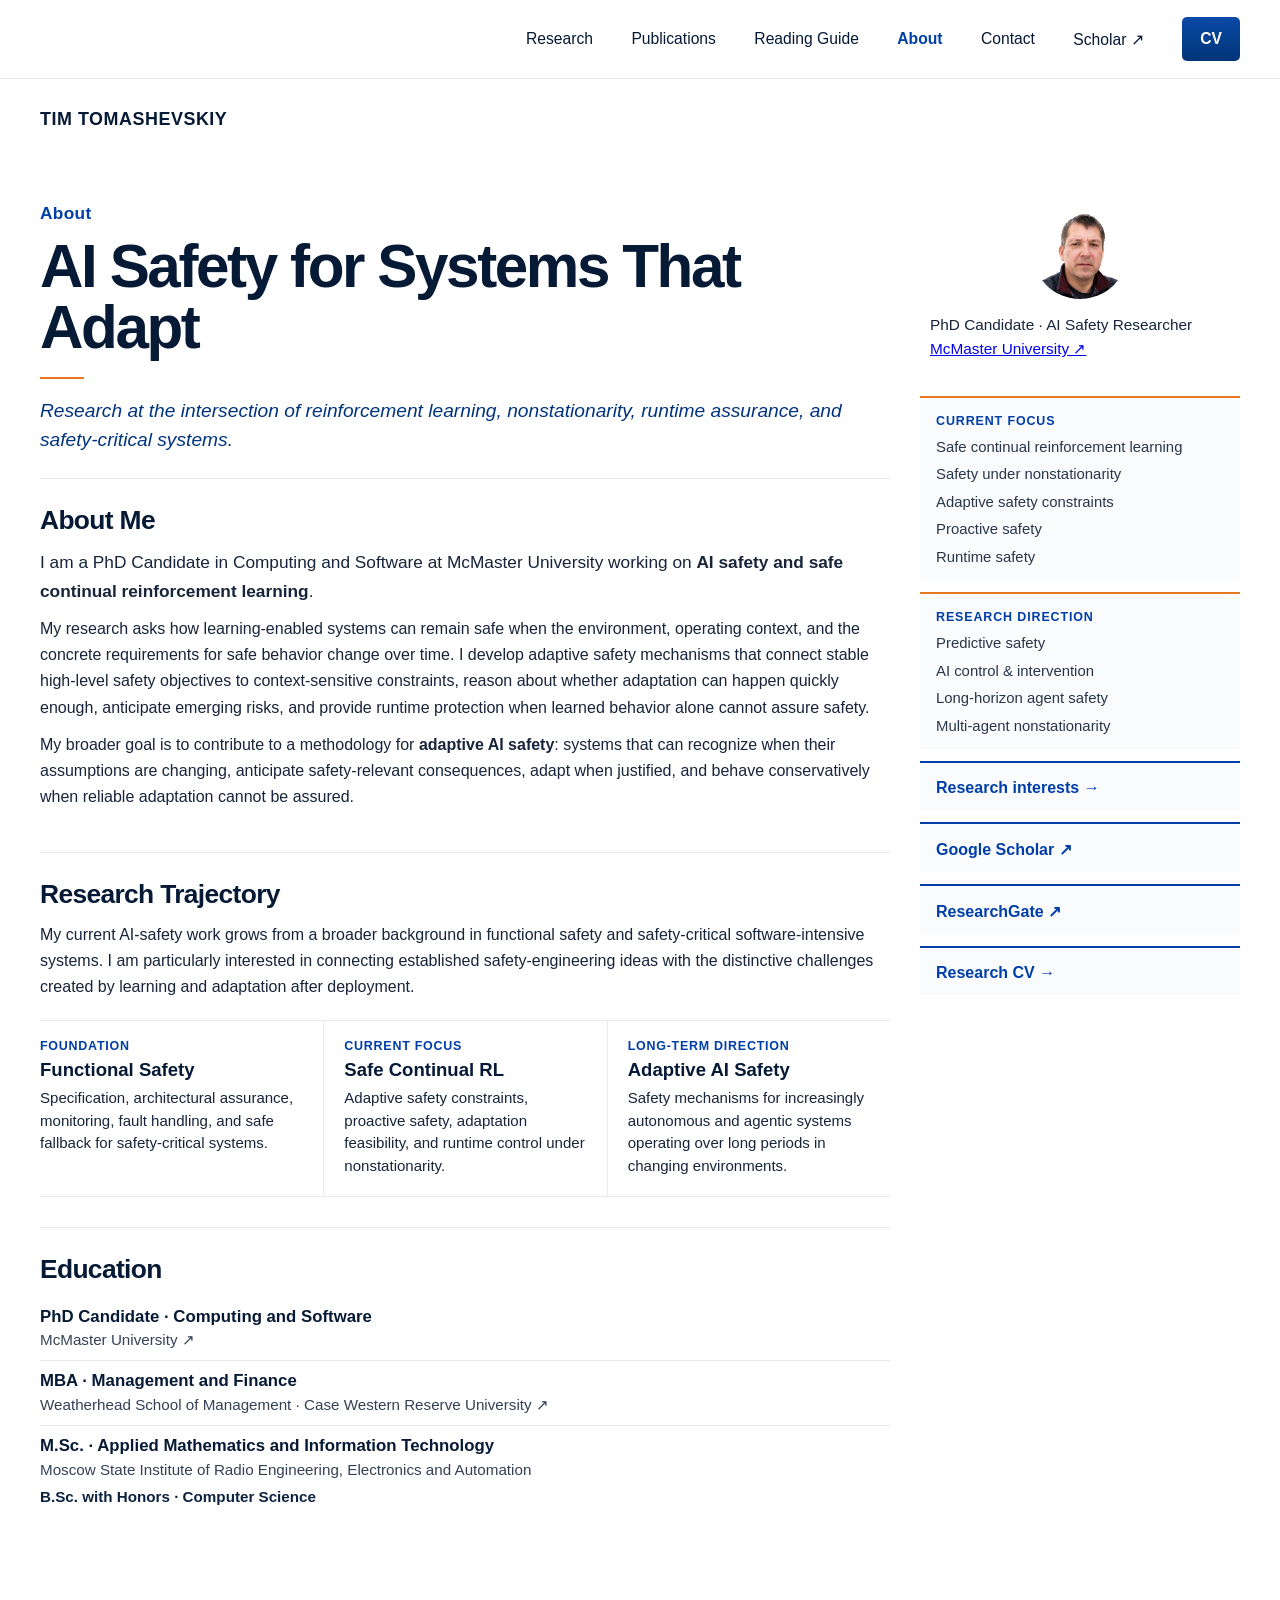
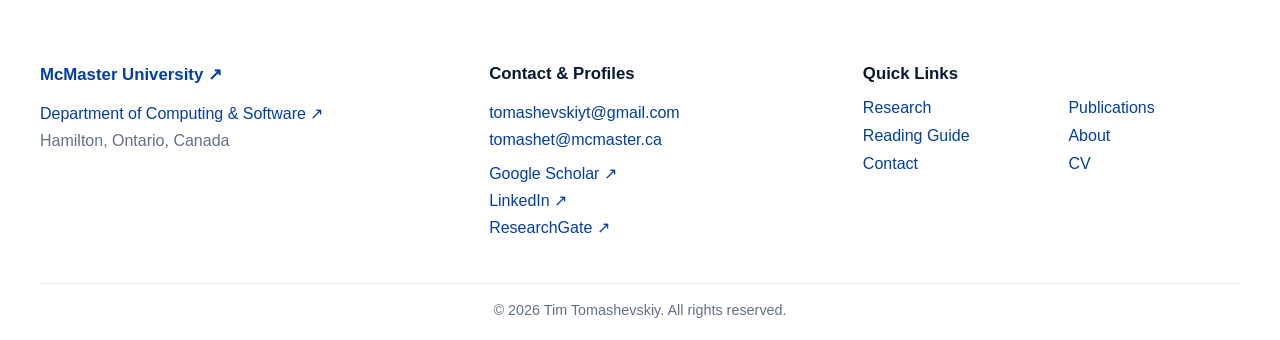
==== commit dcc81e4e: "Polish footer and internal CV links on about.html" ====
--- a/about.html
+++ b/about.html
@@ -22,7 +22,7 @@
 <a class="active" href="about.html">About</a>
 <a href="contact.html">Contact</a>
 <a href="https://scholar.google.com/citations?user=U_OvFxQAAAAJ&hl=en" rel="noopener noreferrer" target="_blank">Scholar ↗</a>
-<a class="cv-btn" href="cv.html" rel="noopener noreferrer" target="_blank">CV ↗</a>
+<a class="cv-btn" href="cv.html">CV</a>
 </nav></div></header>
 <main><section class="secondary-page shell"><article class="secondary-main">
 <div class="secondary-brand-row"><a class="brand" href="index.html">TIM TOMASHEVSKIY</a></div>
@@ -56,13 +56,13 @@
 <div class="rail-card rail-link-card"><a href="research.html">Research interests →</a></div>
 <div class="rail-card rail-link-card"><a href="https://scholar.google.com/citations?user=U_OvFxQAAAAJ&hl=en" rel="noopener noreferrer" target="_blank">Google Scholar ↗</a></div>
 <div class="rail-card rail-link-card"><a href="https://www.researchgate.net/profile/Tim-Tomashevskiy" rel="noopener noreferrer" target="_blank">ResearchGate ↗</a></div>
-<div class="rail-card rail-link-card"><a href="cv.html" rel="noopener noreferrer" target="_blank">Research CV ↗</a></div>
+<div class="rail-card rail-link-card"><a href="cv.html">Research CV →</a></div>
 </aside></section></main>
 <footer class="site-footer">
 <div class="shell footer-grid">
 <div>
 <h3><a class="footer-affiliation" href="https://www.mcmaster.ca/" rel="noopener noreferrer" target="_blank">McMaster University ↗</a></h3>
-<p><a href="https://www.eng.mcmaster.ca/cas/" rel="noopener noreferrer" target="_blank">Department of Computing &amp; Software ↗</a><br/><a href="https://www.mcmaster.ca/" rel="noopener noreferrer" target="_blank">McMaster University ↗</a><br/><a href="https://www.hamilton.ca/" rel="noopener noreferrer" target="_blank">Hamilton, Canada ↗</a></p>
+<p><a href="https://www.eng.mcmaster.ca/cas/" rel="noopener noreferrer" target="_blank">Department of Computing &amp; Software ↗</a><br/>Hamilton, Ontario, Canada</p>
 </div>
 <div>
 <h3>Contact &amp; Profiles</h3>
@@ -77,7 +77,7 @@
 <a href="resources.html">Reading Guide</a>
 <a href="about.html">About</a>
 <a href="contact.html">Contact</a>
-<a href="cv.html" rel="noopener noreferrer" target="_blank">CV ↗</a>
+<a href="cv.html">CV</a>
 </div>
 </div>
 </div>
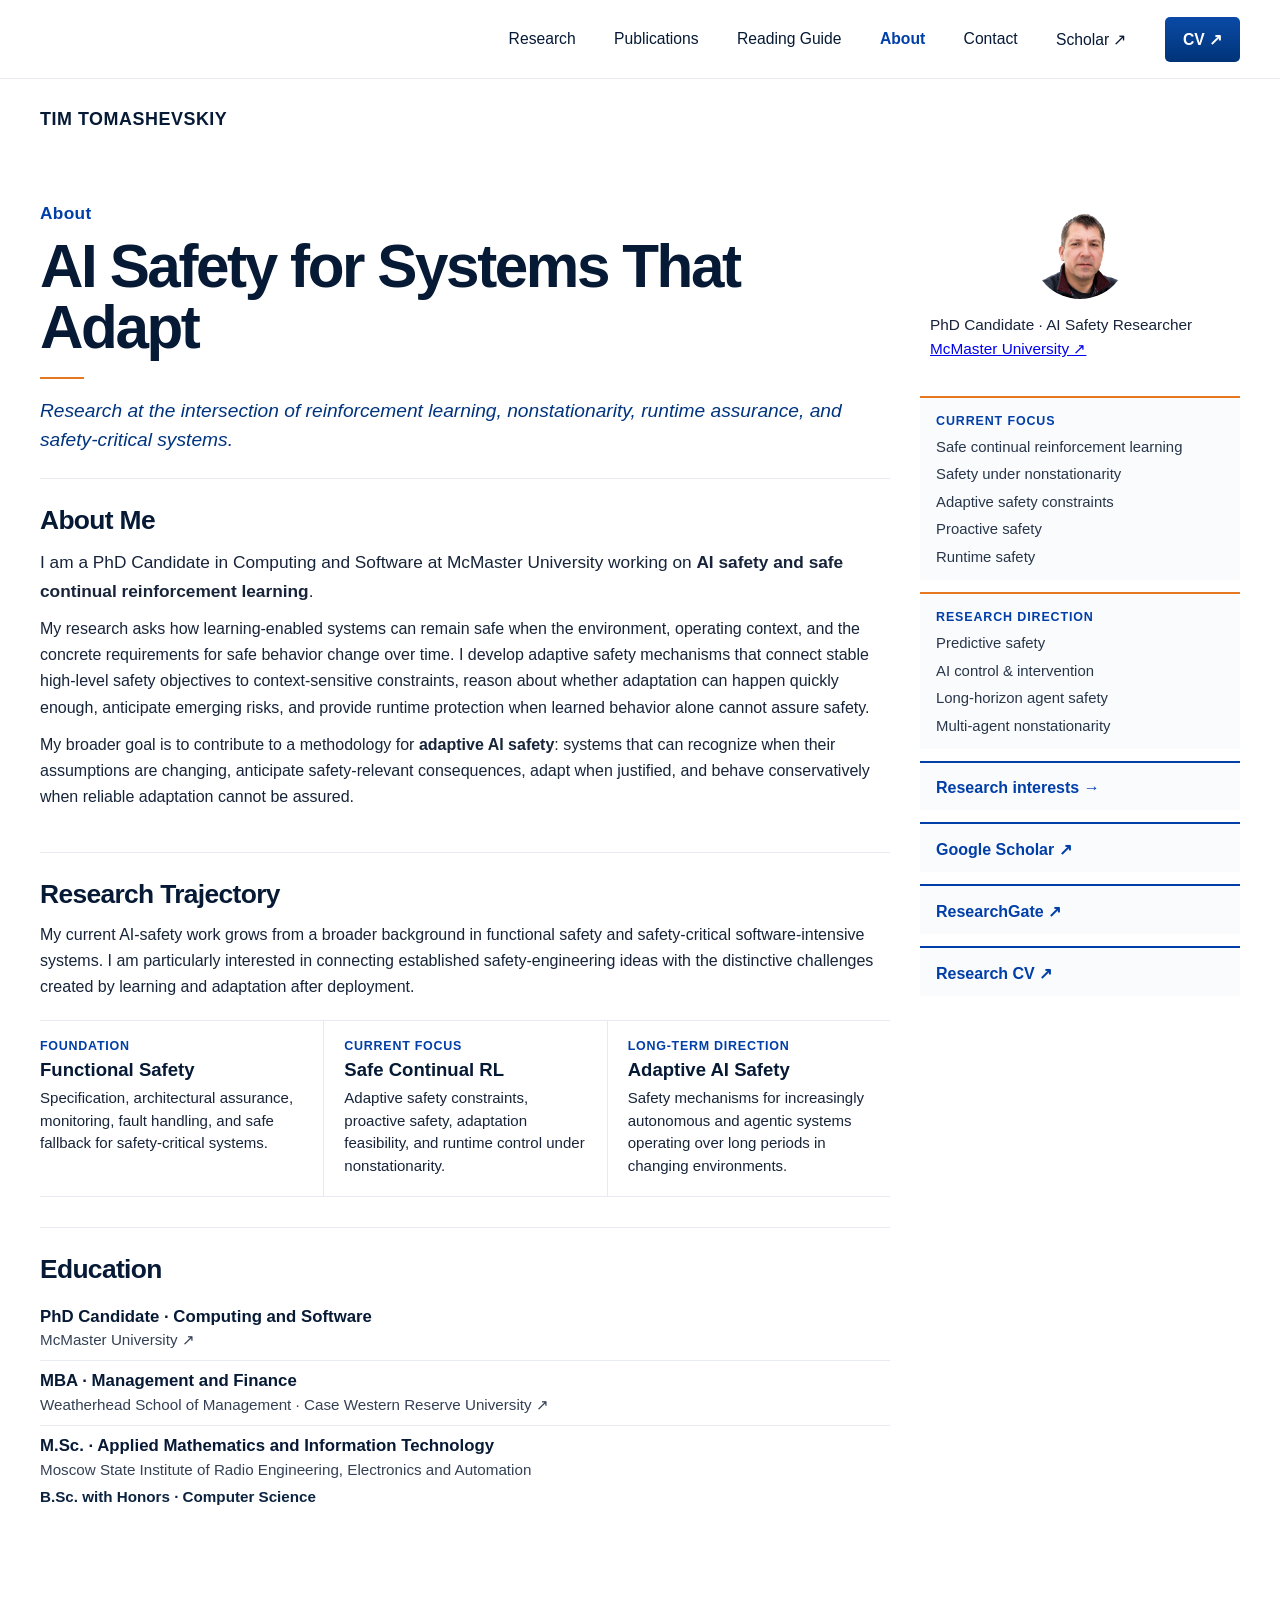
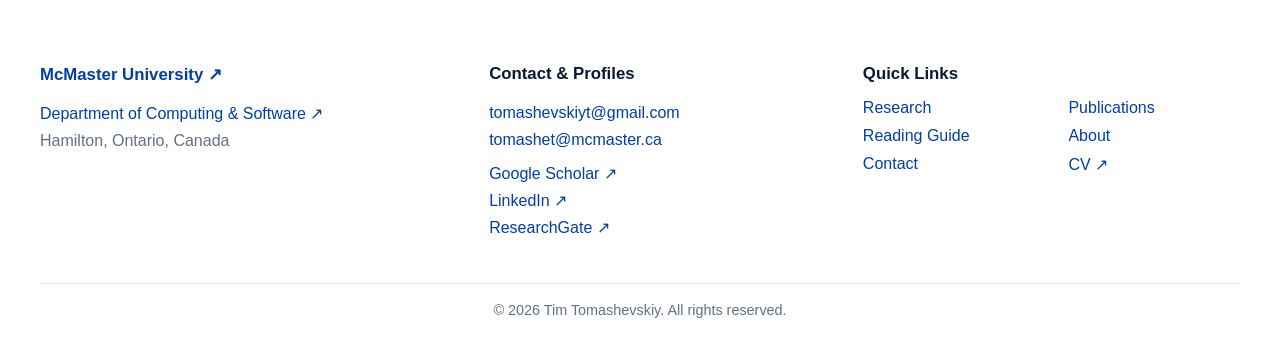
==== commit add3f411: "Point about.html CV links to finalized PDF" ====
--- a/about.html
+++ b/about.html
@@ -22,7 +22,7 @@
 <a class="active" href="about.html">About</a>
 <a href="contact.html">Contact</a>
 <a href="https://scholar.google.com/citations?user=U_OvFxQAAAAJ&hl=en" rel="noopener noreferrer" target="_blank">Scholar ↗</a>
-<a class="cv-btn" href="cv.html">CV</a>
+<a class="cv-btn" href="assets/Tim_Tomashevskiy_CV.pdf" target="_blank" rel="noopener noreferrer">CV ↗</a>
 </nav></div></header>
 <main><section class="secondary-page shell"><article class="secondary-main">
 <div class="secondary-brand-row"><a class="brand" href="index.html">TIM TOMASHEVSKIY</a></div>
@@ -56,7 +56,7 @@
 <div class="rail-card rail-link-card"><a href="research.html">Research interests →</a></div>
 <div class="rail-card rail-link-card"><a href="https://scholar.google.com/citations?user=U_OvFxQAAAAJ&hl=en" rel="noopener noreferrer" target="_blank">Google Scholar ↗</a></div>
 <div class="rail-card rail-link-card"><a href="https://www.researchgate.net/profile/Tim-Tomashevskiy" rel="noopener noreferrer" target="_blank">ResearchGate ↗</a></div>
-<div class="rail-card rail-link-card"><a href="cv.html">Research CV →</a></div>
+<div class="rail-card rail-link-card"><a href="assets/Tim_Tomashevskiy_CV.pdf" target="_blank" rel="noopener noreferrer">Research CV ↗</a></div>
 </aside></section></main>
 <footer class="site-footer">
 <div class="shell footer-grid">
@@ -77,7 +77,7 @@
 <a href="resources.html">Reading Guide</a>
 <a href="about.html">About</a>
 <a href="contact.html">Contact</a>
-<a href="cv.html">CV</a>
+<a href="assets/Tim_Tomashevskiy_CV.pdf" target="_blank" rel="noopener noreferrer">CV ↗</a>
 </div>
 </div>
 </div>
--- a/styles.css
+++ b/styles.css
@@ -677,3 +677,15 @@
   .cv-section { break-inside: avoid; }
   a { color: inherit !important; text-decoration: none !important; }
 }
+
+.pub-name-note {
+  margin: 12px 0 0;
+  color: var(--muted);
+  font-size: .94rem;
+  line-height: 1.55;
+}
+.cv-updated {
+  margin: 8px 0 0;
+  color: var(--muted);
+  font-size: .92rem;
+}
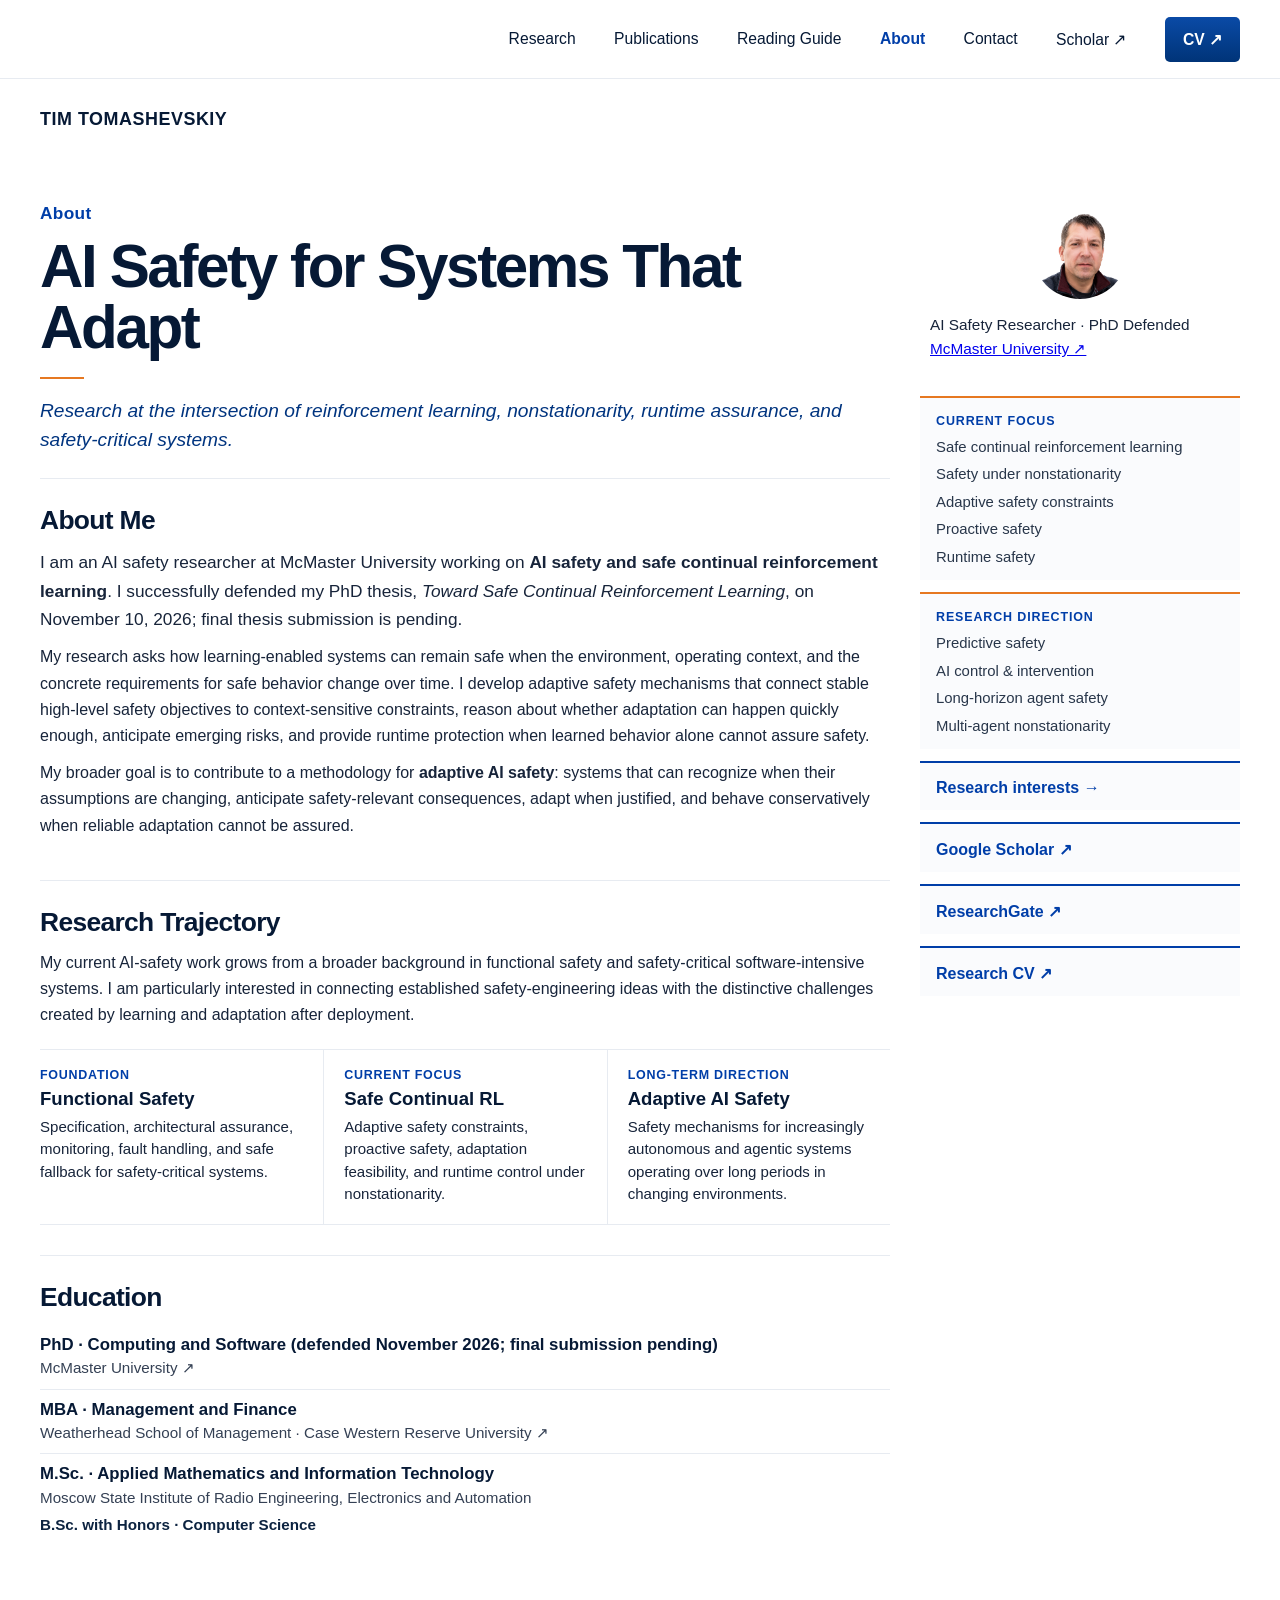
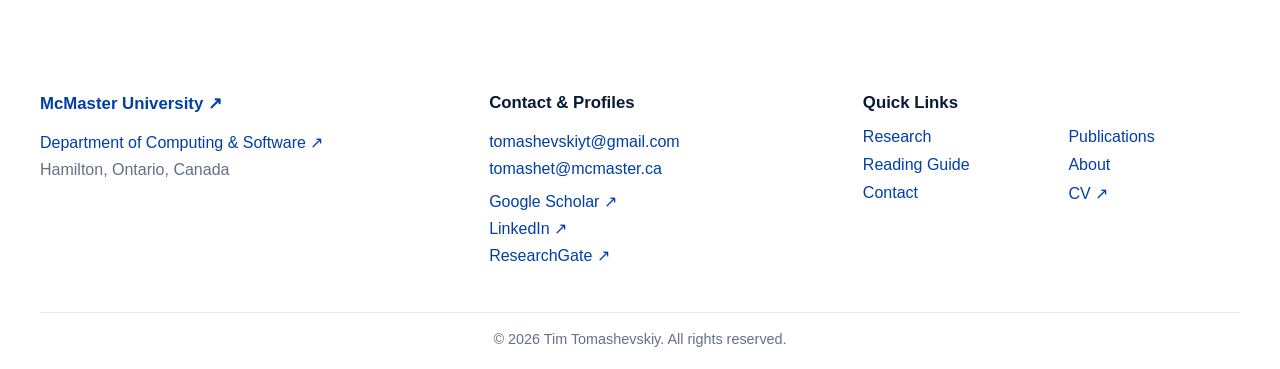
==== commit 1a2e34ed: "Update professional profile after successful PhD defence (degree submission pending)" ====
--- a/about.html
+++ b/about.html
@@ -3,16 +3,53 @@
 <head>
 <meta charset="utf-8"/>
 <meta content="width=device-width, initial-scale=1" name="viewport"/>
-<meta content="About Tim Tomashevskiy, PhD Candidate and AI safety researcher at McMaster University." name="description"/>
+<meta content="About Tim Tomashevskiy, an AI safety researcher who successfully defended his PhD at McMaster University working on safe continual reinforcement learning and runtime safety." name="description"/>
 <link href="https://tomashet.github.io/about.html" rel="canonical"/>
-<meta content="About — Tim Tomashevskiy" property="og:title"/>
-<meta content="About Tim Tomashevskiy, PhD Candidate and AI safety researcher at McMaster University." property="og:description"/>
+<meta content="Tim Tomashevskiy | AI Safety Researcher at McMaster" property="og:title"/>
+<meta content="About Tim Tomashevskiy, an AI safety researcher who successfully defended his PhD at McMaster University working on safe continual reinforcement learning and runtime safety." property="og:description"/>
 <meta content="website" property="og:type"/>
 <meta content="https://tomashet.github.io/about.html" property="og:url"/>
 <meta content="https://tomashet.github.io/assets/tim-portrait.png" property="og:image"/>
 <link href="assets/tim-portrait.png" rel="icon" type="image/png"/>
-<title>About — Tim Tomashevskiy</title>
+<title>Tim Tomashevskiy | AI Safety Researcher at McMaster</title>
 <link href="styles.css" rel="stylesheet"/>
+<script type="application/ld+json">
+{
+  "@context": "https://schema.org",
+  "@type": "ProfilePage",
+  "url": "https://tomashet.github.io/about.html",
+  "mainEntity": {
+    "@type": "Person",
+    "name": "Tim Tomashevskiy",
+    "alternateName": [
+      "Timofey Tomashevskiy",
+      "Timothy Tomashevskiy"
+    ],
+    "url": "https://tomashet.github.io/",
+    "image": "https://tomashet.github.io/assets/tim-portrait.png",
+    "jobTitle": "AI Safety Researcher",
+    "description": "AI safety researcher working on safe continual reinforcement learning, nonstationarity, adaptive safety constraints, and runtime safety.",
+    "affiliation": {
+      "@type": "CollegeOrUniversity",
+      "name": "McMaster University",
+      "url": "https://www.mcmaster.ca/"
+    },
+    "sameAs": [
+      "https://scholar.google.com/citations?user=U_OvFxQAAAAJ&hl=en",
+      "https://www.linkedin.com/in/tim-tomashevskiy/",
+      "https://www.researchgate.net/profile/Tim-Tomashevskiy"
+    ],
+    "knowsAbout": [
+      "AI safety",
+      "safe reinforcement learning",
+      "continual reinforcement learning",
+      "nonstationarity",
+      "adaptive safety constraints",
+      "runtime safety"
+    ]
+  }
+}
+</script>
 </head>
 <body>
 <header class="site-header research-site-header"><div class="shell nav-wrap research-nav-wrap"><nav aria-label="Primary navigation" class="nav">
@@ -28,7 +65,7 @@
 <div class="secondary-brand-row"><a class="brand" href="index.html">TIM TOMASHEVSKIY</a></div>
 <header class="secondary-hero"><div class="research-kicker">About</div><h1 class="secondary-title">AI Safety for Systems That Adapt</h1><div class="accent-line"></div><p class="secondary-subtitle">Research at the intersection of reinforcement learning, nonstationarity, runtime assurance, and safety-critical systems.</p></header>
 <section class="secondary-section"><h2>About Me</h2>
-<p class="bio-lead">I am a PhD Candidate in Computing and Software at McMaster University working on <strong>AI safety and safe continual reinforcement learning</strong>.</p>
+<p class="bio-lead">I am an AI safety researcher at McMaster University working on <strong>AI safety and safe continual reinforcement learning</strong>. I successfully defended my PhD thesis, <em>Toward Safe Continual Reinforcement Learning</em>, on November 10, 2026; final thesis submission is pending.</p>
 <p>My research asks how learning-enabled systems can remain safe when the environment, operating context, and the concrete requirements for safe behavior change over time. I develop adaptive safety mechanisms that connect stable high-level safety objectives to context-sensitive constraints, reason about whether adaptation can happen quickly enough, anticipate emerging risks, and provide runtime protection when learned behavior alone cannot assure safety.</p>
 <p>My broader goal is to contribute to a methodology for <strong>adaptive AI safety</strong>: systems that can recognize when their assumptions are changing, anticipate safety-relevant consequences, adapt when justified, and behave conservatively when reliable adaptation cannot be assured.</p>
 
@@ -42,7 +79,7 @@
 </div>
 </section>
 <section class="secondary-section"><h2>Education</h2>
-<div class="education-row"><div><h3>PhD Candidate · Computing and Software</h3><p><a href="https://www.mcmaster.ca/" rel="noopener noreferrer" target="_blank">McMaster University ↗</a></p></div></div>
+<div class="education-row"><div><h3>PhD · Computing and Software (defended November 2026; final submission pending)</h3><p><a href="https://www.mcmaster.ca/" rel="noopener noreferrer" target="_blank">McMaster University ↗</a></p></div></div>
 <div class="education-row"><div><h3>MBA · Management and Finance</h3><p><a href="https://case.edu/weatherhead/" rel="noopener noreferrer" target="_blank">Weatherhead School of Management · Case Western Reserve University ↗</a></p></div></div>
 <div class="education-row"><div><h3>M.Sc. · Applied Mathematics and Information Technology</h3><p>Moscow State Institute of Radio Engineering, Electronics and Automation</p><p class="education-subdegree"><strong>B.Sc. with Honors · Computer Science</strong></p></div></div>
 <p class="muted-note"></p>
@@ -50,7 +87,7 @@
 
 </article>
 <aside class="secondary-rail">
-<div class="secondary-profile"><img alt="Portrait of Tim Tomashevskiy" class="rail-portrait" src="assets/tim-portrait.png"/><p class="rail-goal">PhD Candidate · AI Safety Researcher<br/><a href="https://www.mcmaster.ca/" rel="noopener noreferrer" target="_blank">McMaster University ↗</a></p></div>
+<div class="secondary-profile"><img alt="Portrait of Tim Tomashevskiy" class="rail-portrait" src="assets/tim-portrait.png"/><p class="rail-goal">AI Safety Researcher · PhD Defended<br/><a href="https://www.mcmaster.ca/" rel="noopener noreferrer" target="_blank">McMaster University ↗</a></p></div>
 <div class="rail-card rail-topic-card"><div class="rail-label">Current focus</div><p><a href="research.html#current-research">Safe continual reinforcement learning</a></p><p><a href="research.html#current-research">Safety under nonstationarity</a></p><p><a href="research.html#adaptive-safety-constraints">Adaptive safety constraints</a></p><p><a href="research.html#proactive-safety">Proactive safety</a></p><p><a href="research.html#runtime-safety">Runtime safety</a></p></div>
 <div class="rail-card rail-topic-card"><div class="rail-label">Research direction</div><p><a href="research.html#predictive-safety">Predictive safety</a></p><p><a href="research.html#runtime-safety">AI control &amp; intervention</a></p><p><a href="research.html#long-horizon-safety">Long-horizon agent safety</a></p><p><a href="research.html#multi-agent-safety">Multi-agent nonstationarity</a></p></div>
 <div class="rail-card rail-link-card"><a href="research.html">Research interests →</a></div>
@@ -67,7 +104,7 @@
 <div>
 <h3>Contact &amp; Profiles</h3>
 <p><a href="mailto:tomashevskiyt@gmail.com">tomashevskiyt@gmail.com</a><br/><a href="mailto:tomashet@mcmaster.ca">tomashet@mcmaster.ca</a></p>
-<p><a href="https://scholar.google.com/citations?user=U_OvFxQAAAAJ&hl=en" rel="noopener noreferrer" target="_blank">Google Scholar ↗</a><br/><a href="https://www.linkedin.com/in/tim-tomashevski-0a2017281/" rel="noopener noreferrer" target="_blank">LinkedIn ↗</a><br/><a href="https://www.researchgate.net/profile/Tim-Tomashevskiy" rel="noopener noreferrer" target="_blank">ResearchGate ↗</a></p>
+<p><a href="https://scholar.google.com/citations?user=U_OvFxQAAAAJ&hl=en" rel="noopener noreferrer" target="_blank">Google Scholar ↗</a><br/><a href="https://www.linkedin.com/in/tim-tomashevskiy/" rel="noopener noreferrer" target="_blank">LinkedIn ↗</a><br/><a href="https://www.researchgate.net/profile/Tim-Tomashevskiy" rel="noopener noreferrer" target="_blank">ResearchGate ↗</a></p>
 </div>
 <div>
 <h3>Quick Links</h3>
--- a/styles.css
+++ b/styles.css
@@ -689,3 +689,50 @@
   color: var(--muted);
   font-size: .92rem;
 }
+
+
+/* Academic indexing / publication landing pages */
+.pub-title-link {
+  color: inherit;
+  text-decoration: none;
+}
+.pub-title-link:hover {
+  color: var(--blue);
+  text-decoration: underline;
+}
+.paper-page .secondary-title {
+  max-width: 1040px;
+  font-size: clamp(2.15rem, 3.7vw, 3.65rem);
+  line-height: 1.08;
+}
+.paper-meta {
+  margin: 14px 0 0;
+  color: var(--blue-dark);
+  font-size: 1rem;
+  line-height: 1.55;
+}
+.paper-meta strong {
+  color: var(--navy, #0c2340);
+}
+.paper-citation {
+  border-left: 2px solid var(--orange);
+  background: var(--soft);
+  padding: 15px 18px;
+  margin-top: 16px;
+}
+.paper-citation p {
+  margin: 0;
+}
+.paper-keywords {
+  display: flex;
+  flex-wrap: wrap;
+  gap: 8px;
+  margin-top: 14px;
+}
+.paper-keywords span {
+  background: var(--soft);
+  color: #344054;
+  padding: 7px 10px;
+  border-radius: 3px;
+  font-size: .88rem;
+}
